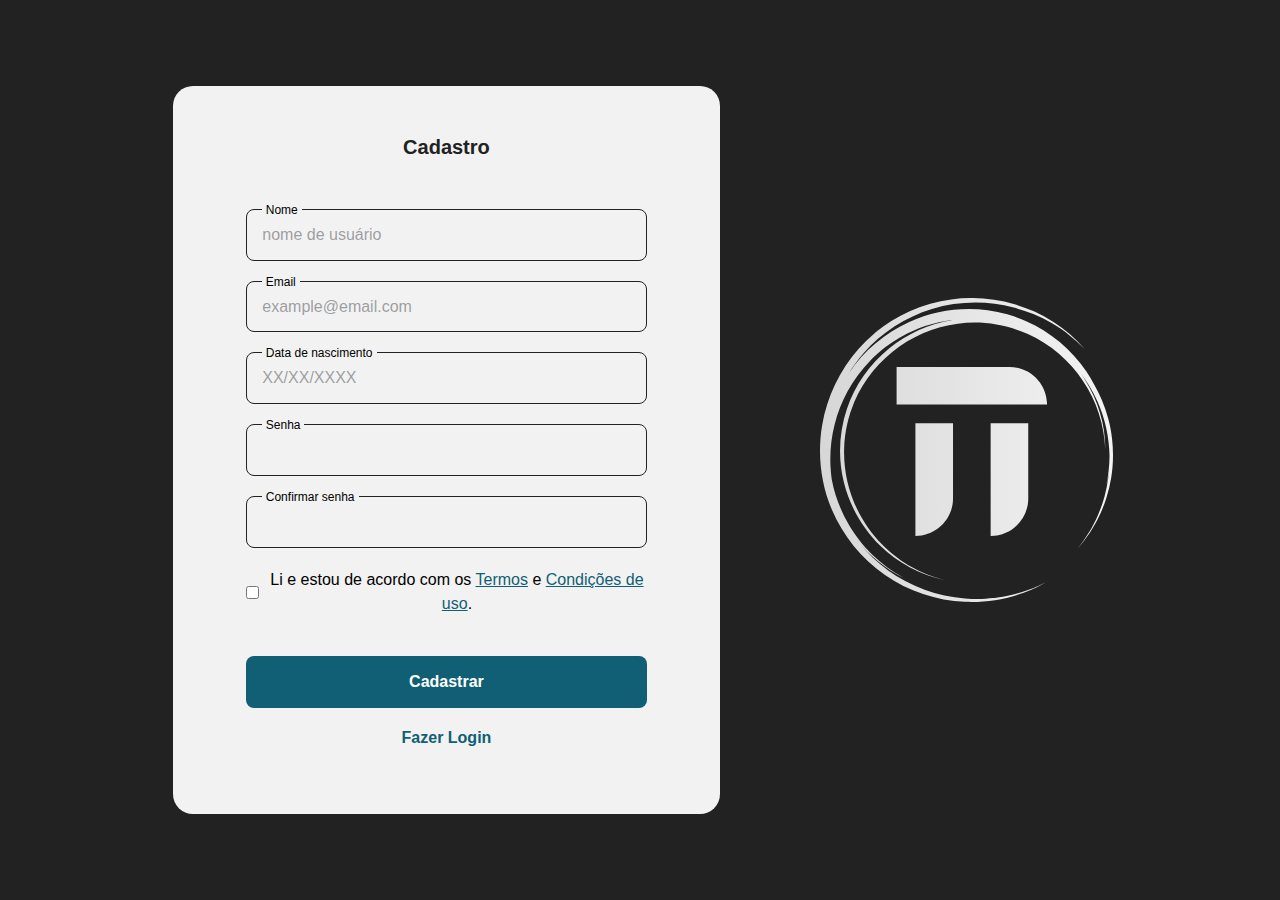
==== html/index.html @ 083b436f "feat: sign up page's general styles" ====
<!DOCTYPE html>
<html lang="en">
  <head>
    <meta charset="UTF-8" />
    <meta name="viewport" content="width=device-width, initial-scale=1.0" />
    <title>Cadastro | TTwiter</title>

    <link rel="stylesheet" href="../css/reset.css" />
    <link rel="stylesheet" href="../css/styles.css" />
  </head>
  <body>
    <div class="register">
      <form>
        <!-- ! Verificar com monitor se isso é uma má prática -->
        <h2 class="title">Cadastro</h2>
        <div class="input_container">
          <label for="nome">Nome</label>
          <input type="text" id="nome" placeholder="nome de usuário" />
        </div>
        <div class="input_container">
          <label for="email">Email</label>
          <input type="email" id="email" placeholder="example@email.com" />
        </div>
        <div class="input_container">
          <label for="birth">Data de nascimento</label>
          <input type="text" id="birth" placeholder="XX/XX/XXXX" />
        </div>
        <div class="input_container">
          <label for="password">Senha</label>
          <input type="password" id="password" />
        </div>
        <div class="input_container">
          <label for="nome">Confirmar senha</label>
          <input type="password" id="nome" />
        </div>
        <div class="terms">
          <input type="checkbox" name="terms" id="terms" />
          <p>
            Li e estou de acordo com os <a href="#">Termos</a> e
            <a href="#">Condições de uso</a>.
          </p>
        </div>
        <button class="register_button">Cadastrar</button>
        <button class="login_button">Fazer Login</button>
      </form>
      <img src="../assets/Logo TT.svg" alt="Logo da marca" />
    </div>
  </body>
</html>
---- css/styles.css ----
body {
  background: #222222;
}

.register {
  width: 100vw;
  height: 100vh;

  display: flex;
  align-items: center;
  justify-content: space-between;
  gap: 100px;

  padding: 0 10.81rem;
}

.register form {
  background: #f2f2f2;
  border-radius: 1.25rem;

  padding: 3.12rem 4.59rem 4.13rem;
  /* ! Remover width fixo */
  min-width: 547px;

  display: flex;
  flex-direction: column;
  gap: 1.25rem;
}

.register form .title {
  /* ! Verificar tamanho real do título */
  font-size: 1.25rem;
  color: #222222;
  font-weight: 700;
  margin: 0 auto 30px;
}

.register form .input_container {
  padding: 0.81rem 0.93rem;
  border-radius: 0.5rem;
  border: 1px solid #222222;

  position: relative;
}

.register form .input_container input {
  border: none;
  background: transparent;
  font-size: 16px;
  line-height: 1.5rem;

  outline: none;
  width: 100%;
}

.register form .input_container input::placeholder {
  color: #46494c80;
}

.register form .input_container label {
  position: absolute;
  bottom: 100%;
  left: 0.9rem;

  transform: translateY(50%);
  background: #f2f2f2;
  padding: 0 0.25rem;

  font-size: 0.75rem;
  font-weight: 400;
}

.register form .terms {
  display: flex;
  align-items: center;
  gap: 0.5rem;

  margin-bottom: 1.25rem;
}
.register form .terms p {
  line-height: 1.5rem;
  text-align: center;
}

.register form .terms p a {
  color: #105f74;
}

.register form .register_button {
  all: unset;
  color: #ffffff;
  background: #105f74;
  border-radius: 0.5rem;
  padding: 1rem 1.25rem 1rem 1.25rem;
  text-align: center;
  font-weight: 700;
  line-height: 1.25rem;
  /* ! Verificar real font-size do texto */
}

.register form .login_button {
  all: unset;
  color: #105f74;
  text-align: center;
  font-weight: 700;
  line-height: 1.25rem;
}
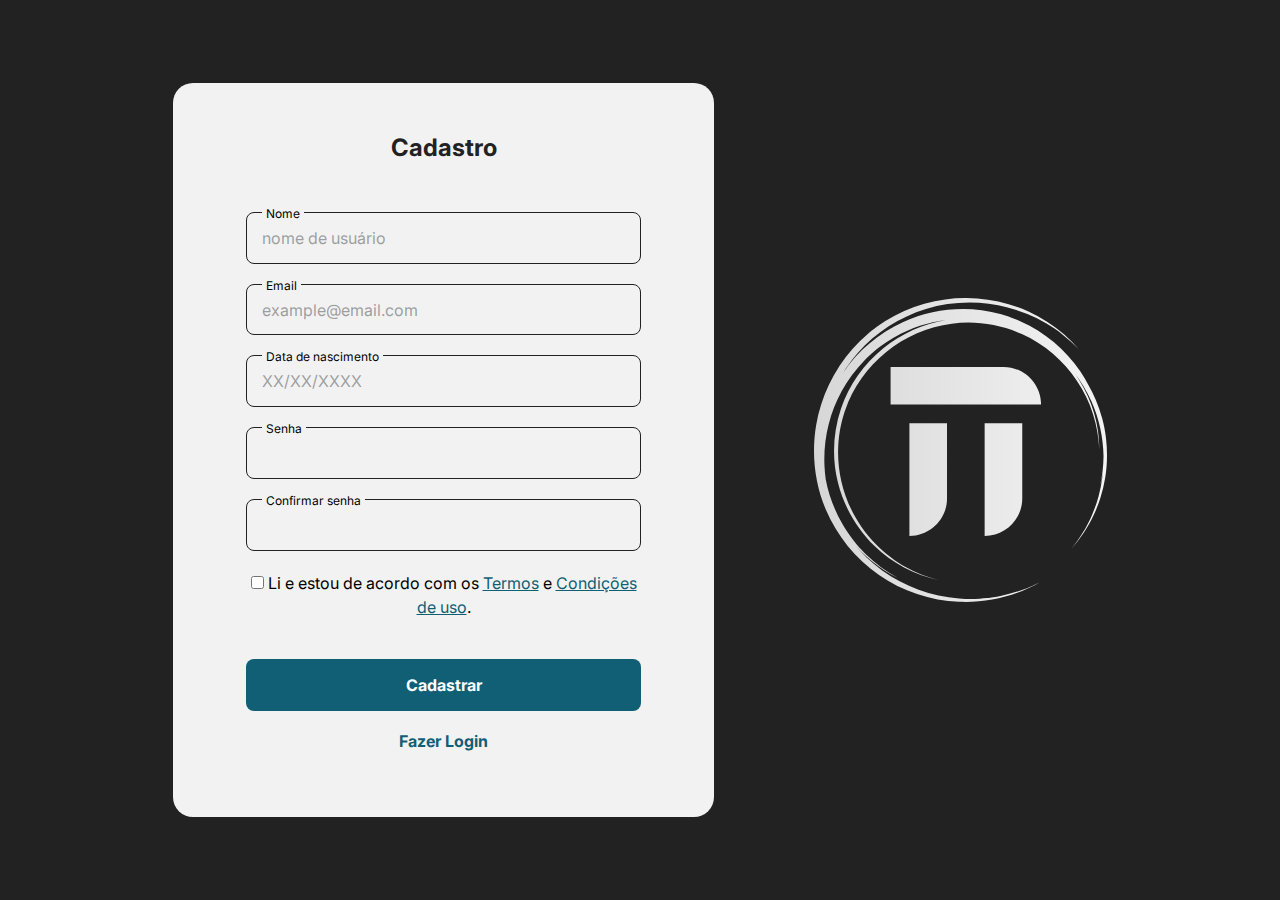
==== commit fee42835: "fix: form styles changed to the correct value" ====
--- a/html/index.html
+++ b/html/index.html
@@ -4,6 +4,13 @@
     <meta charset="UTF-8" />
     <meta name="viewport" content="width=device-width, initial-scale=1.0" />
     <title>Cadastro | TTwiter</title>
+
+    <link rel="preconnect" href="https://fonts.googleapis.com" />
+    <link rel="preconnect" href="https://fonts.gstatic.com" crossorigin />
+    <link
+      href="https://fonts.googleapis.com/css2?family=Inter:wght@300;400;500;700&display=swap"
+      rel="stylesheet"
+    />
 
     <link rel="stylesheet" href="../css/reset.css" />
     <link rel="stylesheet" href="../css/styles.css" />
@@ -34,9 +41,9 @@
           <input type="password" id="nome" />
         </div>
         <div class="terms">
-          <input type="checkbox" name="terms" id="terms" />
           <p>
-            Li e estou de acordo com os <a href="#">Termos</a> e
+            <input type="checkbox" name="terms" id="terms" /> Li e estou de
+            acordo com os <a href="#">Termos</a> e
             <a href="#">Condições de uso</a>.
           </p>
         </div>
--- a/css/styles.css
+++ b/css/styles.css
@@ -20,7 +20,7 @@
 
   padding: 3.12rem 4.59rem 4.13rem;
   /* ! Remover width fixo */
-  min-width: 547px;
+  width: 547px;
 
   display: flex;
   flex-direction: column;
@@ -28,8 +28,7 @@
 }
 
 .register form .title {
-  /* ! Verificar tamanho real do título */
-  font-size: 1.25rem;
+  font-size: 1.5rem;
   color: #222222;
   font-weight: 700;
   margin: 0 auto 30px;
@@ -71,10 +70,6 @@
 }
 
 .register form .terms {
-  display: flex;
-  align-items: center;
-  gap: 0.5rem;
-
   margin-bottom: 1.25rem;
 }
 .register form .terms p {
@@ -95,7 +90,6 @@
   text-align: center;
   font-weight: 700;
   line-height: 1.25rem;
-  /* ! Verificar real font-size do texto */
 }
 
 .register form .login_button {
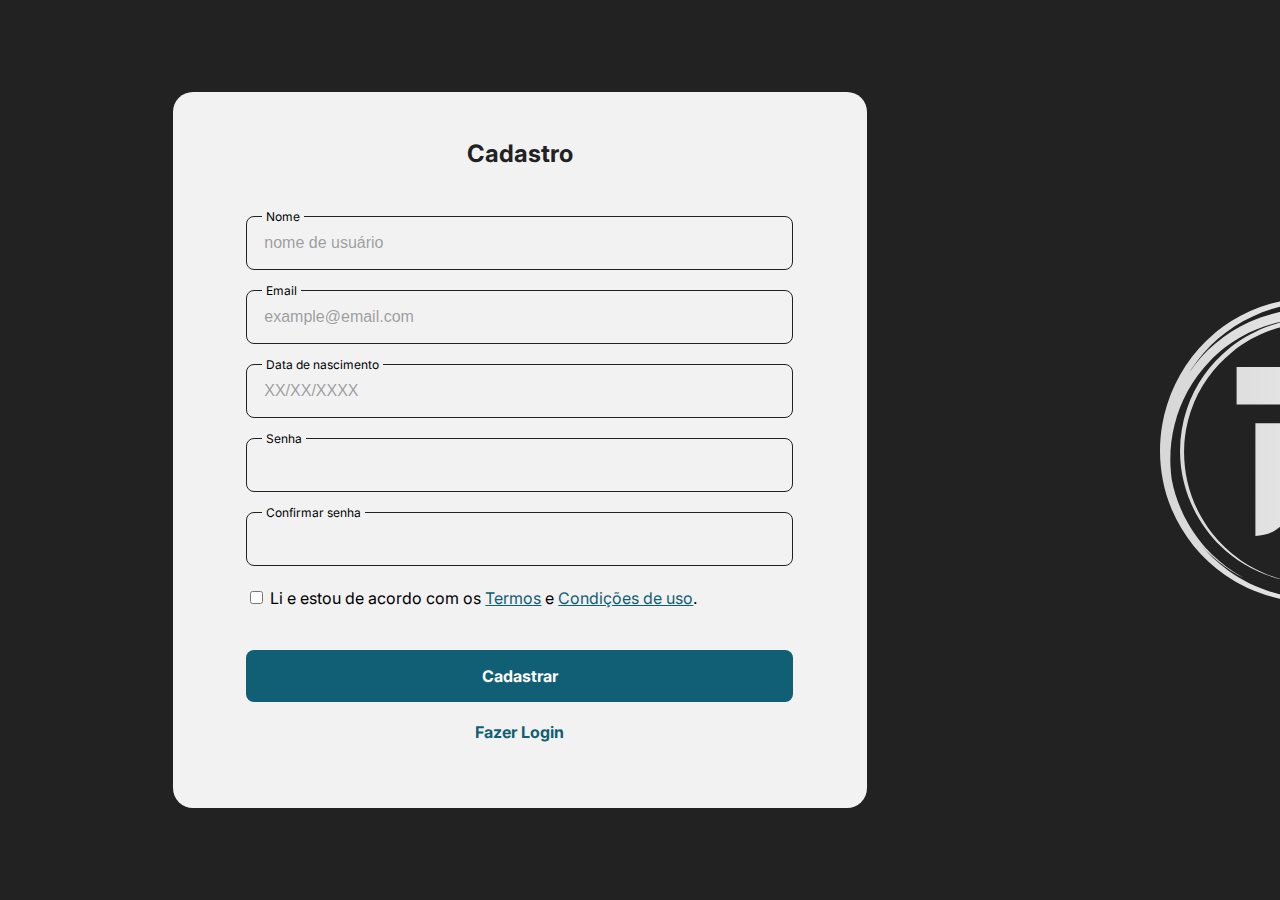
==== commit 19c21ecd: "feat: side menu styles" ====
--- a/html/index.html
+++ b/html/index.html
@@ -14,6 +14,7 @@
 
     <link rel="stylesheet" href="../css/reset.css" />
     <link rel="stylesheet" href="../css/styles.css" />
+    <link rel="stylesheet" href="../css/signin_signup.css" />
   </head>
   <body>
     <div class="register">
@@ -37,20 +38,21 @@
           <input type="password" id="password" />
         </div>
         <div class="input_container">
-          <label for="nome">Confirmar senha</label>
-          <input type="password" id="nome" />
+          <label for="password2">Confirmar senha</label>
+          <input type="password" id="password2" />
         </div>
         <div class="terms">
-          <p>
+          <label for="terms">
             <input type="checkbox" name="terms" id="terms" /> Li e estou de
             acordo com os <a href="#">Termos</a> e
             <a href="#">Condições de uso</a>.
-          </p>
+          </label>
         </div>
-        <button class="register_button">Cadastrar</button>
-        <button class="login_button">Fazer Login</button>
+        <a href="home.html" class="register_button">Cadastrar</a>
+        <a class="login_button">Fazer Login</a>
       </form>
       <img src="../assets/Logo TT.svg" alt="Logo da marca" />
     </div>
+    <script type="module" src="../js/home.js"></script>
   </body>
 </html>
--- a/css/styles.css
+++ b/css/styles.css
@@ -1,101 +1,4 @@
 body {
   background: #222222;
+  font-family: "Inter", sans-serif;
 }
-
-.register {
-  width: 100vw;
-  height: 100vh;
-
-  display: flex;
-  align-items: center;
-  justify-content: space-between;
-  gap: 100px;
-
-  padding: 0 10.81rem;
-}
-
-.register form {
-  background: #f2f2f2;
-  border-radius: 1.25rem;
-
-  padding: 3.12rem 4.59rem 4.13rem;
-  /* ! Remover width fixo */
-  width: 547px;
-
-  display: flex;
-  flex-direction: column;
-  gap: 1.25rem;
-}
-
-.register form .title {
-  font-size: 1.5rem;
-  color: #222222;
-  font-weight: 700;
-  margin: 0 auto 30px;
-}
-
-.register form .input_container {
-  padding: 0.81rem 0.93rem;
-  border-radius: 0.5rem;
-  border: 1px solid #222222;
-
-  position: relative;
-}
-
-.register form .input_container input {
-  border: none;
-  background: transparent;
-  font-size: 16px;
-  line-height: 1.5rem;
-
-  outline: none;
-  width: 100%;
-}
-
-.register form .input_container input::placeholder {
-  color: #46494c80;
-}
-
-.register form .input_container label {
-  position: absolute;
-  bottom: 100%;
-  left: 0.9rem;
-
-  transform: translateY(50%);
-  background: #f2f2f2;
-  padding: 0 0.25rem;
-
-  font-size: 0.75rem;
-  font-weight: 400;
-}
-
-.register form .terms {
-  margin-bottom: 1.25rem;
-}
-.register form .terms p {
-  line-height: 1.5rem;
-  text-align: center;
-}
-
-.register form .terms p a {
-  color: #105f74;
-}
-
-.register form .register_button {
-  all: unset;
-  color: #ffffff;
-  background: #105f74;
-  border-radius: 0.5rem;
-  padding: 1rem 1.25rem 1rem 1.25rem;
-  text-align: center;
-  font-weight: 700;
-  line-height: 1.25rem;
-}
-
-.register form .login_button {
-  all: unset;
-  color: #105f74;
-  text-align: center;
-  font-weight: 700;
-  line-height: 1.25rem;
-}
--- a/css/signin_signup.css
+++ b/css/signin_signup.css
@@ -0,0 +1,98 @@
+.register {
+  width: 100vw;
+  height: 100vh;
+
+  display: flex;
+  align-items: center;
+  justify-content: space-between;
+  gap: 100px;
+
+  padding: 0 10.81rem;
+}
+
+.register form {
+  background: #f2f2f2;
+  border-radius: 1.25rem;
+
+  padding: 3.12rem 4.59rem 4.13rem;
+  /* ! Remover width fixo */
+  width: 547px;
+
+  display: flex;
+  flex-direction: column;
+  gap: 1.25rem;
+}
+
+.register form .title {
+  font-size: 1.5rem;
+  color: #222222;
+  font-weight: 700;
+  margin: 0 auto 30px;
+}
+
+.register form .input_container {
+  padding: 0.81rem 0.93rem;
+  border-radius: 0.5rem;
+  border: 1px solid #222222;
+
+  position: relative;
+}
+
+.register form .input_container input {
+  border: none;
+  background: transparent;
+  font-size: 16px;
+  line-height: 1.5rem;
+
+  outline: none;
+  width: 100%;
+}
+
+.register form .input_container input::placeholder {
+  color: #46494c80;
+}
+
+.register form .input_container label {
+  position: absolute;
+  bottom: 100%;
+  left: 0.9rem;
+
+  transform: translateY(50%);
+  background: #f2f2f2;
+  padding: 0 0.25rem;
+
+  font-size: 0.75rem;
+  font-weight: 400;
+}
+
+.register form .terms {
+  margin-bottom: 1.25rem;
+}
+.register form .terms label {
+  display: inline-block;
+  line-height: 1.5rem;
+  text-align: center;
+}
+
+.register form .terms label a {
+  color: #105f74;
+}
+
+.register form .register_button {
+  all: unset;
+  color: #ffffff;
+  background: #105f74;
+  border-radius: 0.5rem;
+  padding: 1rem 1.25rem 1rem 1.25rem;
+  text-align: center;
+  font-weight: 700;
+  line-height: 1.25rem;
+}
+
+.register form .login_button {
+  all: unset;
+  color: #105f74;
+  text-align: center;
+  font-weight: 700;
+  line-height: 1.25rem;
+}
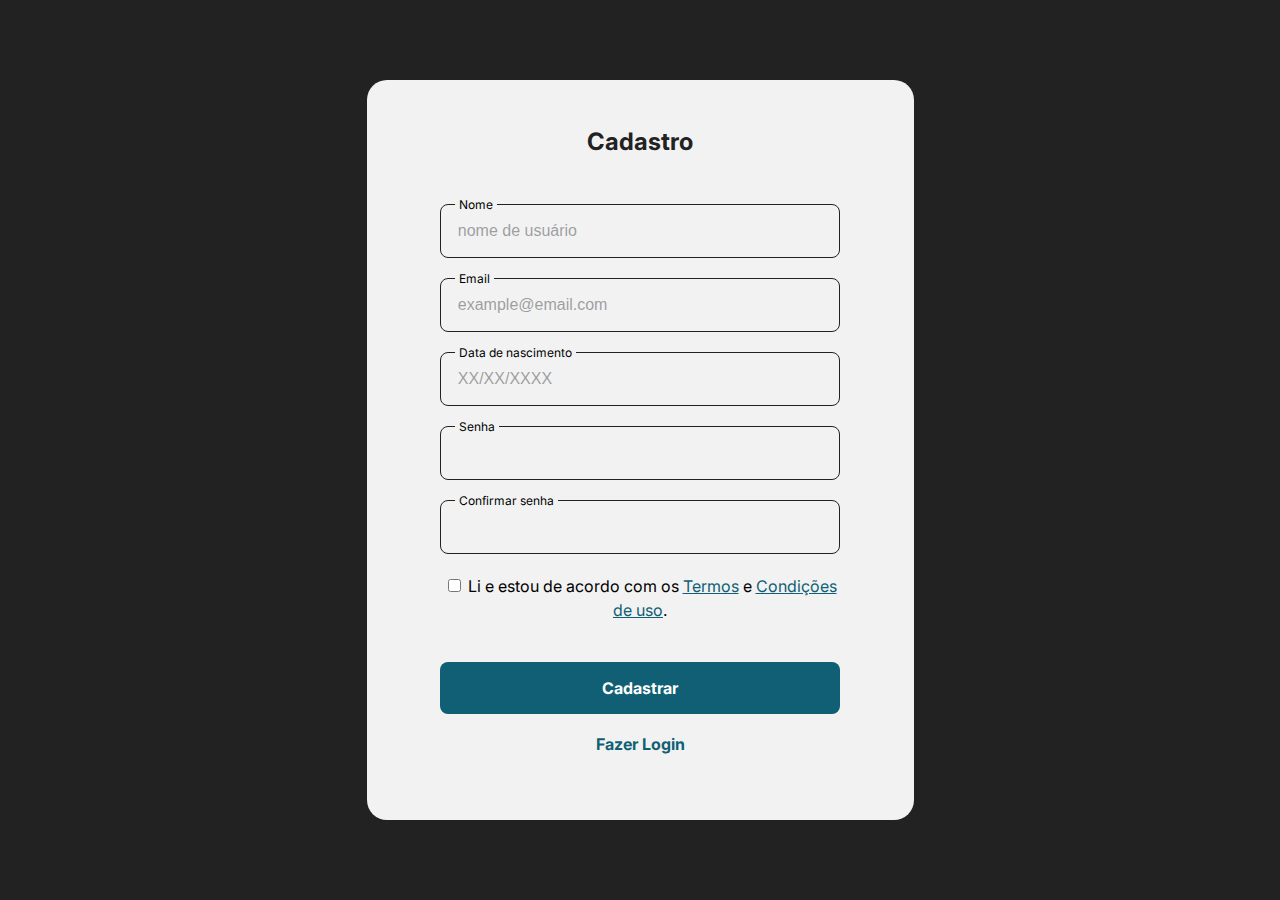
==== commit 2e39e404: "feat: register mobile responsiveness" ====
--- a/html/index.html
+++ b/html/index.html
@@ -51,7 +51,9 @@
         <a href="home.html" class="register_button">Cadastrar</a>
         <a class="login_button">Fazer Login</a>
       </form>
-      <img src="../assets/Logo TT.svg" alt="Logo da marca" />
+      <div class="logo">
+        <img src="../assets/Logo TT.svg" alt="Logo da marca" />
+      </div>
     </div>
     <script type="module" src="../js/home.js"></script>
   </body>
--- a/css/signin_signup.css
+++ b/css/signin_signup.css
@@ -96,3 +96,19 @@
   font-weight: 700;
   line-height: 1.25rem;
 }
+
+@media (max-width: 1280px) {
+  .register {
+    padding: 0 2%;
+    justify-content: center;
+  }
+  .logo {
+    display: none;
+  }
+}
+
+@media (max-width: 780px) {
+  .register form {
+    padding: 3.12rem 1.25rem 4.13rem;
+  }
+}
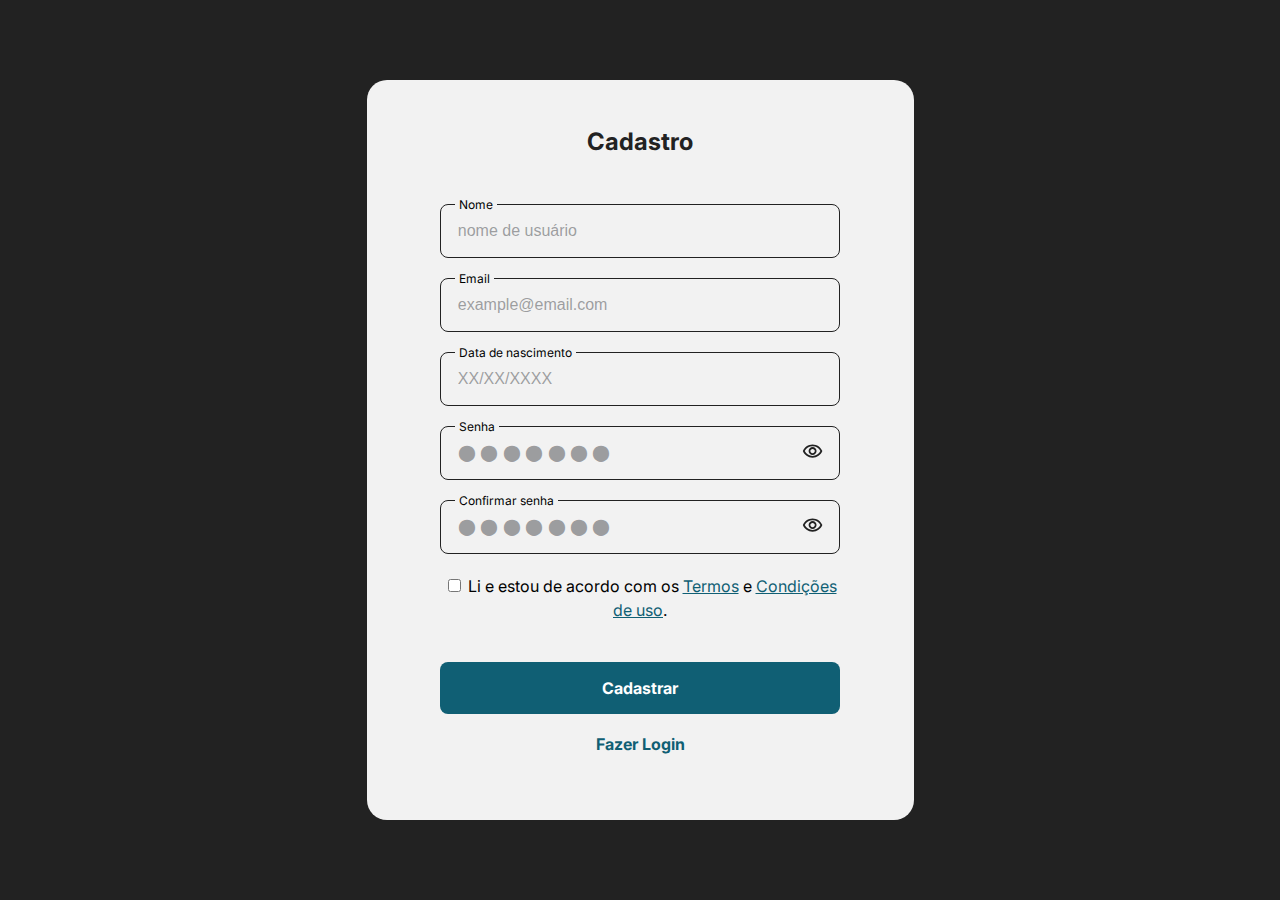
==== commit 0ce006e7: "feat: password input styles" ====
--- a/html/index.html
+++ b/html/index.html
@@ -35,11 +35,17 @@
         </div>
         <div class="input_container">
           <label for="password">Senha</label>
-          <input type="password" id="password" />
+          <input type="password" id="password" placeholder="⬤ ⬤ ⬤ ⬤ ⬤ ⬤ ⬤" />
+          <div class="visibility pointer" data-target="password">
+            <img src="/assets/visibility.svg" alt="mostrar senha" />
+          </div>
         </div>
         <div class="input_container">
           <label for="password2">Confirmar senha</label>
-          <input type="password" id="password2" />
+          <input type="password" id="password2" placeholder="⬤ ⬤ ⬤ ⬤ ⬤ ⬤ ⬤" />
+          <div class="visibility pointer" data-target="password2">
+            <img src="/assets/visibility.svg" alt="mostrar senha" />
+          </div>
         </div>
         <div class="terms">
           <label for="terms">
--- a/css/styles.css
+++ b/css/styles.css
@@ -2,3 +2,15 @@
   background: #222222;
   font-family: "Inter", sans-serif;
 }
+
+.pointer {
+  cursor: pointer;
+}
+
+.scale_on_hover {
+  transition: all 0.3s;
+}
+
+.scale_on_hover:hover {
+  transform: scale(1.1);
+}
--- a/css/signin_signup.css
+++ b/css/signin_signup.css
@@ -36,6 +36,9 @@
   border: 1px solid #222222;
 
   position: relative;
+
+  display: flex;
+  align-items: center;
 }
 
 .register form .input_container input {
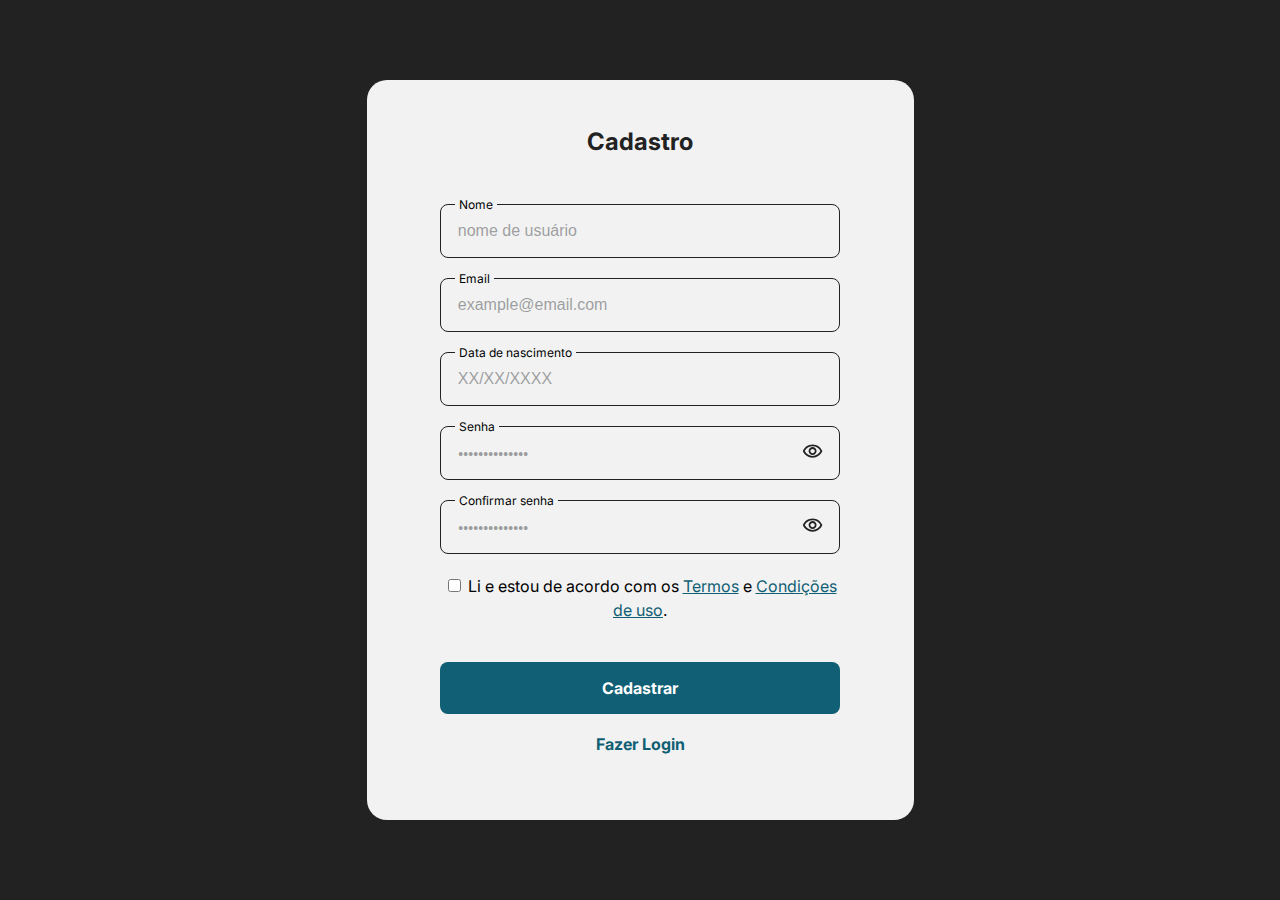
==== commit b5e63475: "feat: reveal password" ====
--- a/html/index.html
+++ b/html/index.html
@@ -35,14 +35,14 @@
         </div>
         <div class="input_container">
           <label for="password">Senha</label>
-          <input type="password" id="password" placeholder="⬤ ⬤ ⬤ ⬤ ⬤ ⬤ ⬤" />
+          <input type="password" id="password" placeholder="🞄🞄🞄🞄🞄🞄🞄🞄🞄🞄🞄🞄🞄🞄" />
           <div class="visibility pointer" data-target="password">
             <img src="/assets/visibility.svg" alt="mostrar senha" />
           </div>
         </div>
         <div class="input_container">
           <label for="password2">Confirmar senha</label>
-          <input type="password" id="password2" placeholder="⬤ ⬤ ⬤ ⬤ ⬤ ⬤ ⬤" />
+          <input type="password" id="password2" placeholder="🞄🞄🞄🞄🞄🞄🞄🞄🞄🞄🞄🞄🞄🞄" />
           <div class="visibility pointer" data-target="password2">
             <img src="/assets/visibility.svg" alt="mostrar senha" />
           </div>
@@ -61,6 +61,6 @@
         <img src="../assets/Logo TT.svg" alt="Logo da marca" />
       </div>
     </div>
-    <script type="module" src="../js/home.js"></script>
+    <script type="module" src="../js/signin_signup.js"></script>
   </body>
 </html>
